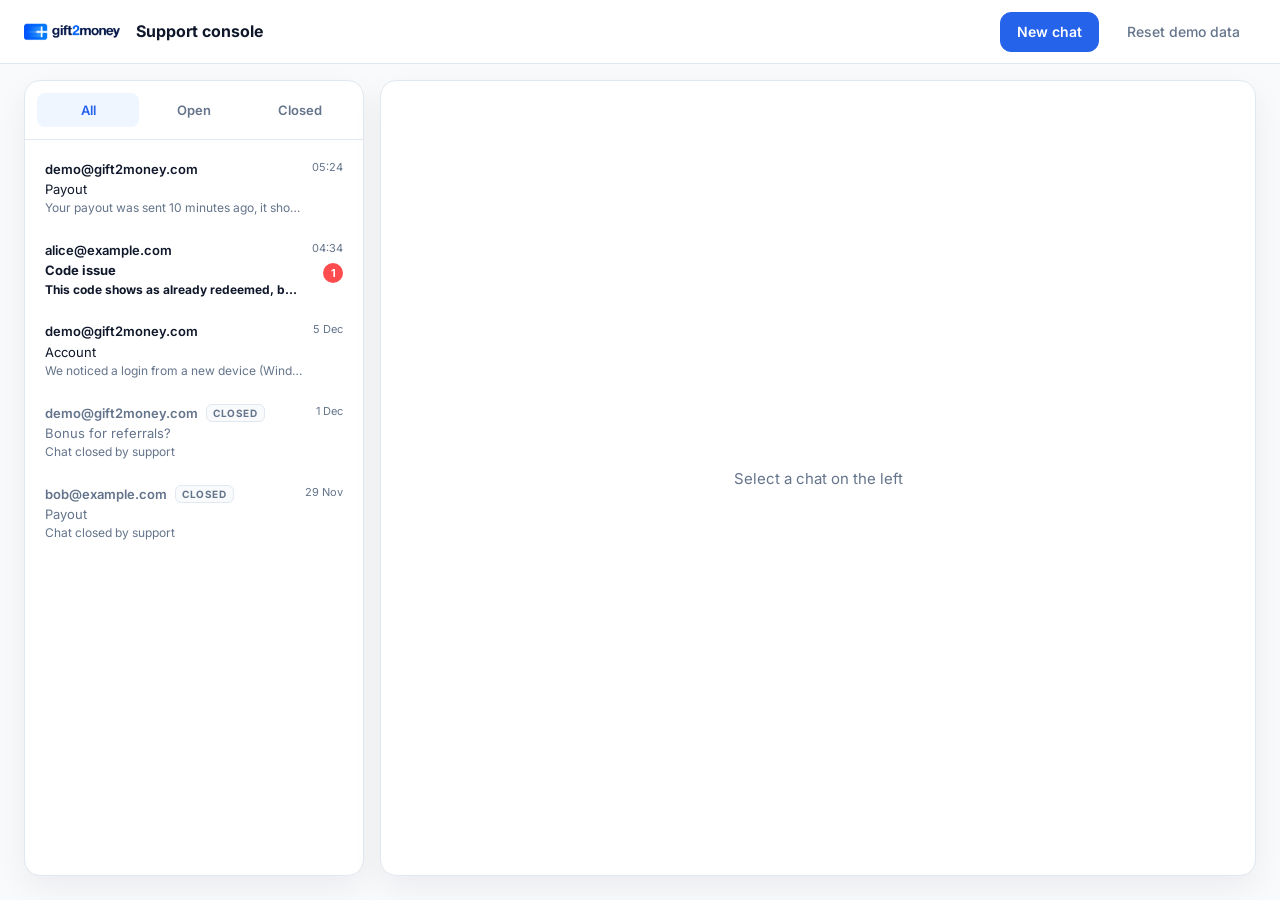
==== admin.html @ 4ee708e4 "chat prototype: support console page Co-Authored-By: Claude Fable 5.1 <noreply@anthropic.com>" ====
<!DOCTYPE html>
<html lang="en">
<head>
  <meta charset="utf-8">
  <meta name="viewport" content="width=device-width, initial-scale=1">
  <title>Gift2Money — Support console (chat prototype)</title>
  <link href="https://fonts.googleapis.com/css2?family=Inter:wght@400;500;600;700;800&display=swap" rel="stylesheet">
  <link rel="stylesheet" href="admin.css">
</head>
<body>
  <header class="topbar">
    <img class="topbar-logo" src="assets/gift2money_logo.png" alt="gift2money">
    <span class="topbar-title" data-i18n="adminTitle">Support console</span>
    <div class="topbar-actions">
      <button type="button" class="btn btn-primary" data-action="open-modal" data-i18n="newChat">New chat</button>
      <button type="button" class="btn btn-link" data-action="reset" data-i18n="resetDemo">Reset demo data</button>
    </div>
  </header>
  <div class="banner" id="banner" hidden></div>

  <main class="layout">
    <aside class="sidebar">
      <div class="tabs" id="tabs"></div>
      <div class="chat-list" id="chat-list"></div>
    </aside>
    <section class="conversation" id="conversation"></section>
  </main>

  <div class="modal" id="modal" data-action="close-modal" hidden>
    <div class="modal-card" id="modal-card"></div>
  </div>
  <div class="lightbox" id="lightbox" data-action="lightbox-close" hidden><img alt=""></div>

  <script src="chat-common.js"></script>
  <script src="chat-store.js"></script>
  <script src="seed.js"></script>
  <script src="admin.js"></script>
</body>
</html>
---- admin.css ----
:root {
  --primary: #2563eb; --primary-dark: #1d4ed8; --text: #0f172a; --muted: #64748b;
  --border: #e2e8f0; --bg: #f8fafc; --bubble: #f1f5f9; --badge: #ff4d4f;
}
* { box-sizing: border-box; }
html, body { margin: 0; height: 100%; }
body {
  font-family: 'Inter', system-ui, -apple-system, 'Segoe UI', Roboto, sans-serif; font-size: 14px; line-height: 1.4;
  color: var(--text); background: var(--bg); display: flex; flex-direction: column; -webkit-font-smoothing: antialiased;
}
button, input, select, textarea { font: inherit; color: inherit; }
button { cursor: pointer; }
[hidden] { display: none !important; }

/* top bar */
.topbar { display: flex; align-items: center; gap: 16px; padding: 0 24px; height: 64px; background: #fff; border-bottom: 1px solid var(--border); }
.topbar-logo { height: 32px; }
.topbar-title { font-weight: 700; font-size: 16px; }
.topbar-actions { margin-left: auto; display: flex; gap: 12px; align-items: center; }
.banner { background: #fef3c7; color: #92400e; font-size: 12px; padding: 8px 24px; }

.btn { height: 40px; padding: 0 16px; border-radius: 11px; border: 1px solid var(--border); background: #fff; font-weight: 600; }
.btn-primary { background: var(--primary); border-color: var(--primary); color: #fff; }
.btn-primary:hover { background: var(--primary-dark); }
.btn-danger { color: #dc2626; border-color: #fecaca; background: #fff; }
.btn-danger:hover { background: #fef2f2; }
.btn-link { border: 0; background: none; color: var(--muted); font-weight: 500; }
.btn-link:hover { color: var(--text); }

/* layout */
.layout { flex: 1; min-height: 0; display: grid; grid-template-columns: 340px 1fr; gap: 16px; padding: 16px 24px 24px; }
.sidebar, .conversation { background: #fff; border: 1px solid var(--border); border-radius: 16px; box-shadow: 0 12px 32px rgba(15, 23, 42, 0.06); display: flex; flex-direction: column; min-height: 0; overflow: hidden; }

/* sidebar */
.tabs { display: flex; gap: 4px; padding: 12px; border-bottom: 1px solid var(--border); }
.tab { flex: 1; height: 34px; border: 0; border-radius: 8px; background: transparent; color: var(--muted); font-weight: 600; font-size: 13px; }
.tab--active { background: #eff6ff; color: var(--primary); }
.chat-list { flex: 1; overflow-y: auto; padding: 8px; }
.chat-item { display: flex; gap: 10px; width: 100%; text-align: left; border: 0; background: transparent; padding: 12px; border-radius: 12px; align-items: flex-start; }
.chat-item:hover { background: var(--bg); }
.chat-item--active { background: #eff6ff; }
.chat-item--active:hover { background: #eff6ff; }
.chat-item-main { flex: 1; min-width: 0; }
.chat-item-top { display: flex; align-items: center; gap: 8px; }
.chat-item-user { font-weight: 600; font-size: 13px; white-space: nowrap; overflow: hidden; text-overflow: ellipsis; }
.chat-item-topic { font-size: 13px; color: var(--text); margin-top: 2px; }
.chat-item-preview { font-size: 12px; color: var(--muted); white-space: nowrap; overflow: hidden; text-overflow: ellipsis; margin-top: 2px; }
.chat-item--unread .chat-item-topic, .chat-item--unread .chat-item-preview { font-weight: 700; color: var(--text); }
.chat-item--closed .chat-item-user, .chat-item--closed .chat-item-topic { color: var(--muted); }
.chat-item-side { display: flex; flex-direction: column; align-items: flex-end; gap: 6px; }
.chat-item-time { font-size: 11px; color: var(--muted); }
.pill { min-width: 20px; height: 20px; padding: 0 6px; border-radius: 10px; background: var(--badge); color: #fff; font-size: 11px; font-weight: 700; line-height: 20px; text-align: center; }
.tag { font-size: 10px; font-weight: 700; letter-spacing: 0.6px; text-transform: uppercase; color: var(--muted); background: var(--bg); border: 1px solid var(--border); border-radius: 6px; padding: 1px 6px; }
.empty { padding: 32px 16px; text-align: center; color: var(--muted); }
.empty--big { margin: auto; font-size: 15px; }

/* conversation */
.conv-header { display: flex; align-items: center; gap: 12px; padding: 14px 20px; border-bottom: 1px solid var(--border); }
.conv-header-text { flex: 1; min-width: 0; }
.conv-user { font-weight: 700; font-size: 15px; }
.conv-meta { font-size: 12px; color: var(--muted); margin-top: 2px; }
.status--open { color: #16a34a; font-weight: 600; }
.status--closed { color: var(--muted); font-weight: 600; }
.messages { flex: 1; min-height: 0; overflow-y: auto; padding: 20px; display: flex; flex-direction: column; gap: 4px; background: var(--bg); }
.day { align-self: center; font-size: 11px; font-weight: 600; color: var(--muted); background: #fff; border: 1px solid var(--border); border-radius: 999px; padding: 3px 10px; margin: 8px 0; }
.msg { display: flex; flex-direction: column; max-width: 70%; }
.msg--me { align-self: flex-end; align-items: flex-end; }
.msg--them { align-self: flex-start; align-items: flex-start; }
.msg--first { margin-top: 8px; }
.msg-author { font-size: 11px; font-weight: 600; color: var(--muted); margin: 0 0 3px 4px; }
.bubble { padding: 9px 12px; border-radius: 14px; line-height: 1.45; overflow-wrap: anywhere; }
.msg--me .bubble { background: var(--primary); color: #fff; border-bottom-right-radius: 4px; }
.msg--them .bubble { background: #fff; border: 1px solid var(--border); border-bottom-left-radius: 4px; }
.msg-img { display: block; max-width: 240px; max-height: 240px; border-radius: 10px; cursor: zoom-in; }
.msg-img + .msg-text { margin-top: 6px; }
.msg-meta { font-size: 11px; color: var(--muted); margin: 3px 4px 0; display: flex; align-items: center; gap: 4px; }
.ticks { display: inline-flex; }
.ticks svg { width: 14px; height: 14px; }
.ticks--read { color: var(--primary); }
.msg-system { align-self: center; font-size: 12px; font-style: italic; color: var(--muted); margin: 8px 0; }

/* composer */
.composer-wrap { border-top: 1px solid var(--border); padding: 12px 20px; }
.composer-row { display: flex; align-items: flex-end; gap: 8px; }
.composer-input { flex: 1; min-height: 40px; max-height: 120px; padding: 9px 12px; border: 1px solid var(--border); border-radius: 12px; resize: none; line-height: 1.4; }
.composer-input:focus, .input:focus { outline: none; border-color: var(--primary); box-shadow: 0 0 0 3px rgba(37, 99, 235, 0.15); }
.iconbtn { width: 40px; height: 40px; border: 0; background: transparent; border-radius: 10px; color: var(--muted); display: inline-flex; align-items: center; justify-content: center; }
.iconbtn:hover { background: var(--bg); color: var(--text); }
.iconbtn svg { width: 20px; height: 20px; }
.sendbtn { width: 40px; height: 40px; border-radius: 12px; border: 0; background: var(--primary); color: #fff; display: inline-flex; align-items: center; justify-content: center; }
.sendbtn:disabled { background: #cbd5e1; cursor: default; }
.sendbtn svg { width: 18px; height: 18px; }
.attachment { position: relative; display: inline-block; margin-bottom: 8px; }
.attachment img { display: block; height: 64px; border-radius: 8px; border: 1px solid var(--border); }
.attachment-remove { position: absolute; top: -8px; right: -8px; width: 22px; height: 22px; border-radius: 50%; border: 0; padding: 0; background: var(--text); color: #fff; display: inline-flex; align-items: center; justify-content: center; }
.attachment-remove svg { width: 12px; height: 12px; }
.closed-note { font-size: 13px; color: var(--muted); text-align: center; }
.error { font-size: 12px; color: #ef4444; margin-top: 6px; }

/* modal */
.modal { position: fixed; inset: 0; background: rgba(15, 23, 42, 0.5); display: flex; align-items: center; justify-content: center; z-index: 100; }
.modal-card { width: 440px; max-width: calc(100vw - 32px); background: #fff; border-radius: 16px; padding: 24px; display: flex; flex-direction: column; gap: 10px; box-shadow: 0 24px 64px rgba(15, 23, 42, 0.25); }
.modal-title { font-size: 18px; font-weight: 700; margin-bottom: 4px; }
.label { font-size: 12px; font-weight: 700; letter-spacing: 0.8px; text-transform: uppercase; color: var(--muted); }
.input { width: 100%; padding: 10px 12px; border: 1px solid var(--border); border-radius: 10px; background: #fff; }
.chips { display: flex; flex-wrap: wrap; gap: 8px; }
.chip { border: 1px solid var(--border); background: #fff; border-radius: 999px; padding: 7px 14px; font-size: 13px; font-weight: 500; }
.chip--active { background: #eff6ff; border-color: var(--primary); color: var(--primary); }
.modal-actions { display: flex; justify-content: flex-end; gap: 8px; margin-top: 8px; }

/* lightbox */
.lightbox { position: fixed; inset: 0; z-index: 200; background: rgba(15, 23, 42, 0.85); display: flex; align-items: center; justify-content: center; cursor: zoom-out; }
.lightbox img { max-width: 92vw; max-height: 92vh; border-radius: 12px; }

@media (max-width: 900px) {
  .layout { grid-template-columns: 1fr; grid-template-rows: 40vh 1fr; padding: 12px; }
  .topbar { padding: 0 12px; }
}
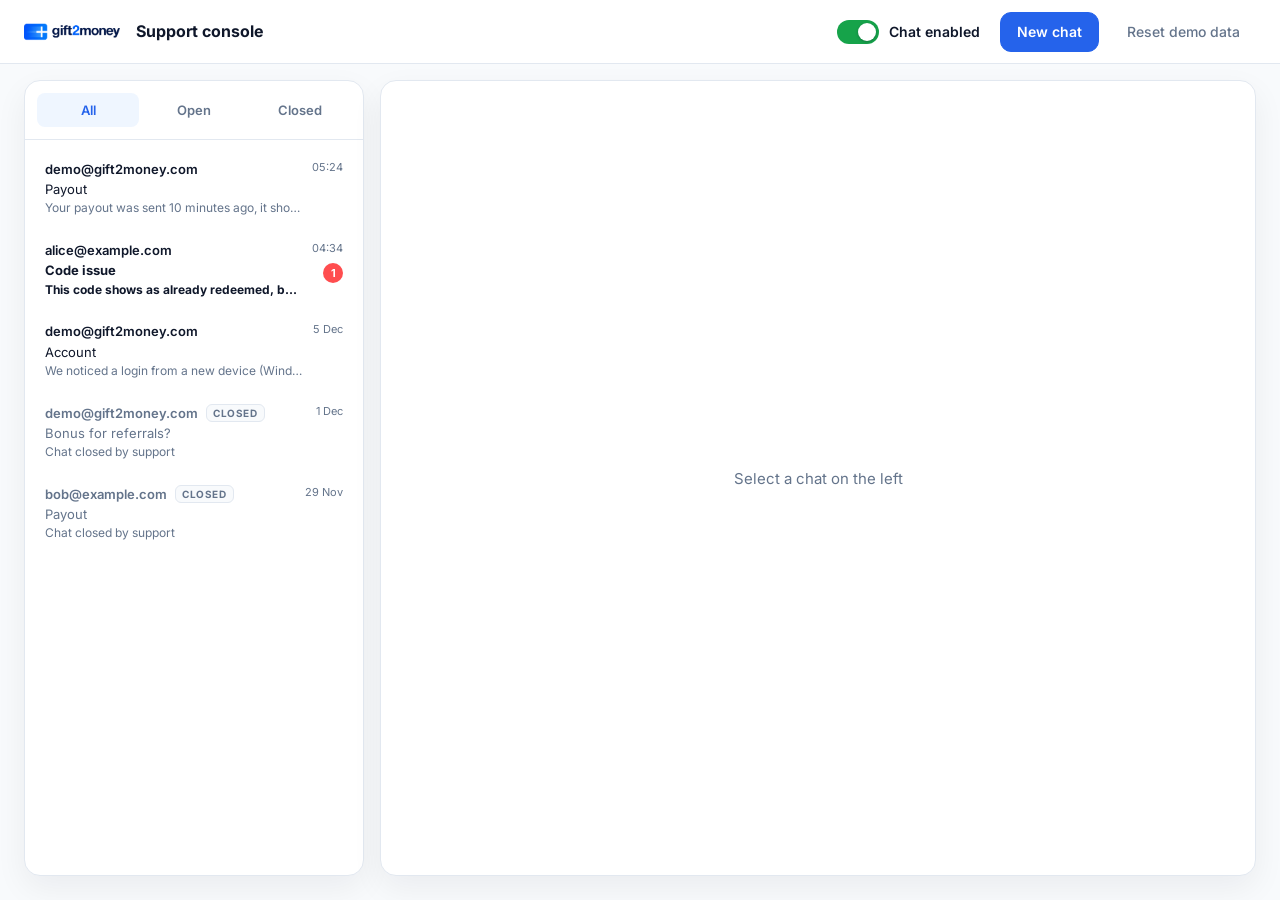
==== commit 7a00d91f: "admin: chat on/off switch that hides the widget for users; edit/delete own support messages Co-Autho" ====
--- a/admin.html
+++ b/admin.html
@@ -12,11 +12,17 @@
     <img class="topbar-logo" src="assets/gift2money_logo.png" alt="gift2money">
     <span class="topbar-title" data-i18n="adminTitle">Support console</span>
     <div class="topbar-actions">
+      <label class="switch">
+        <input type="checkbox" name="chatEnabled">
+        <span class="switch-track"></span>
+        <span class="switch-label" data-i18n="chatEnabled">Chat enabled</span>
+      </label>
       <button type="button" class="btn btn-primary" data-action="open-modal" data-i18n="newChat">New chat</button>
       <button type="button" class="btn btn-link" data-action="reset" data-i18n="resetDemo">Reset demo data</button>
     </div>
   </header>
   <div class="banner" id="banner" hidden></div>
+  <div class="banner banner--off" id="chat-off-banner" hidden></div>
 
   <main class="layout">
     <aside class="sidebar">
--- a/admin.css
+++ b/admin.css
@@ -18,6 +18,16 @@
 .topbar-title { font-weight: 700; font-size: 16px; }
 .topbar-actions { margin-left: auto; display: flex; gap: 12px; align-items: center; }
 .banner { background: #fef3c7; color: #92400e; font-size: 12px; padding: 8px 24px; }
+.banner--off { background: #fee2e2; color: #991b1b; font-weight: 600; }
+
+/* chat on/off switch */
+.switch { display: inline-flex; align-items: center; gap: 10px; cursor: pointer; user-select: none; font-size: 14px; font-weight: 600; margin-right: 8px; position: relative; }
+.switch input { position: absolute; opacity: 0; width: 0; height: 0; }
+.switch-track { width: 42px; height: 24px; border-radius: 12px; background: #cbd5e1; position: relative; transition: background 0.15s; flex: 0 0 auto; }
+.switch-track::after { content: ''; position: absolute; top: 3px; left: 3px; width: 18px; height: 18px; border-radius: 50%; background: #fff; box-shadow: 0 1px 3px rgba(15, 23, 42, 0.3); transition: transform 0.15s; }
+.switch input:checked + .switch-track { background: #16a34a; }
+.switch input:checked + .switch-track::after { transform: translateX(18px); }
+.switch input:focus-visible + .switch-track { box-shadow: 0 0 0 3px rgba(37, 99, 235, 0.3); }
 
 .btn { height: 40px; padding: 0 16px; border-radius: 11px; border: 1px solid var(--border); background: #fff; font-weight: 600; }
 .btn-primary { background: var(--primary); border-color: var(--primary); color: #fff; }
@@ -63,7 +73,21 @@
 .status--closed { color: var(--muted); font-weight: 600; }
 .messages { flex: 1; min-height: 0; overflow-y: auto; padding: 20px; display: flex; flex-direction: column; gap: 4px; background: var(--bg); }
 .day { align-self: center; font-size: 11px; font-weight: 600; color: var(--muted); background: #fff; border: 1px solid var(--border); border-radius: 999px; padding: 3px 10px; margin: 8px 0; }
-.msg { display: flex; flex-direction: column; max-width: 70%; }
+.msg { display: flex; flex-direction: column; max-width: 70%; position: relative; }
+
+/* edit/delete controls on the admin's own messages */
+.msg-actions { position: absolute; top: 50%; right: 100%; transform: translateY(-50%); margin-right: 6px; display: flex; gap: 2px; opacity: 0; transition: opacity 0.12s; }
+.msg:hover .msg-actions, .msg-actions:focus-within { opacity: 1; }
+.msg-action { width: 28px; height: 28px; border: 1px solid var(--border); border-radius: 8px; background: #fff; color: var(--muted); display: inline-flex; align-items: center; justify-content: center; padding: 0; }
+.msg-action:hover { color: var(--text); background: var(--bg); }
+.msg-action--danger:hover { color: #dc2626; border-color: #fecaca; background: #fef2f2; }
+.msg-action svg { width: 14px; height: 14px; }
+.msg-edited { margin-left: 4px; font-style: italic; }
+.msg-edit { width: 100%; min-width: 320px; background: #fff; border: 1px solid var(--primary); border-radius: 14px; padding: 8px; box-shadow: 0 0 0 3px rgba(37, 99, 235, 0.15); }
+.msg-edit .msg-img { margin-bottom: 6px; }
+.msg-edit-input { width: 100%; min-height: 38px; }
+.msg-edit-actions { display: flex; justify-content: flex-end; gap: 6px; margin-top: 6px; }
+.btn-sm { height: 32px; padding: 0 12px; font-size: 13px; }
 .msg--me { align-self: flex-end; align-items: flex-end; }
 .msg--them { align-self: flex-start; align-items: flex-start; }
 .msg--first { margin-top: 8px; }
@@ -107,6 +131,19 @@
 .chip { border: 1px solid var(--border); background: #fff; border-radius: 999px; padding: 7px 14px; font-size: 13px; font-weight: 500; }
 .chip--active { background: #eff6ff; border-color: var(--primary); color: var(--primary); }
 .modal-actions { display: flex; justify-content: flex-end; gap: 8px; margin-top: 8px; }
+.input--error { border-color: #ef4444; }
+
+/* user picker (combobox) */
+.user-picker { position: relative; }
+.user-results { position: absolute; left: 0; right: 0; top: calc(100% + 4px); z-index: 10; background: #fff; border: 1px solid var(--border); border-radius: 10px; box-shadow: 0 12px 32px rgba(15, 23, 42, 0.12); max-height: 240px; overflow-y: auto; padding: 4px; }
+.user-result { display: block; width: 100%; text-align: left; border: 0; background: transparent; padding: 8px 10px; border-radius: 8px; font-size: 14px; color: var(--text); }
+.user-result:hover, .user-result--active { background: #eff6ff; }
+.user-result mark { background: transparent; color: var(--primary); font-weight: 700; }
+.user-empty { padding: 10px; font-size: 13px; color: var(--muted); }
+.user-chip { display: inline-flex; align-items: center; gap: 8px; max-width: 100%; align-self: flex-start; padding: 8px 8px 8px 12px; border: 1px solid #bfdbfe; background: #eff6ff; color: var(--primary); border-radius: 999px; font-weight: 600; font-size: 14px; }
+.user-chip span { overflow: hidden; text-overflow: ellipsis; white-space: nowrap; }
+.user-chip-remove { width: 22px; height: 22px; border-radius: 50%; border: 0; padding: 0; background: var(--primary); color: #fff; display: inline-flex; align-items: center; justify-content: center; flex: 0 0 auto; }
+.user-chip-remove svg { width: 12px; height: 12px; }
 
 /* lightbox */
 .lightbox { position: fixed; inset: 0; z-index: 200; background: rgba(15, 23, 42, 0.85); display: flex; align-items: center; justify-content: center; cursor: zoom-out; }
